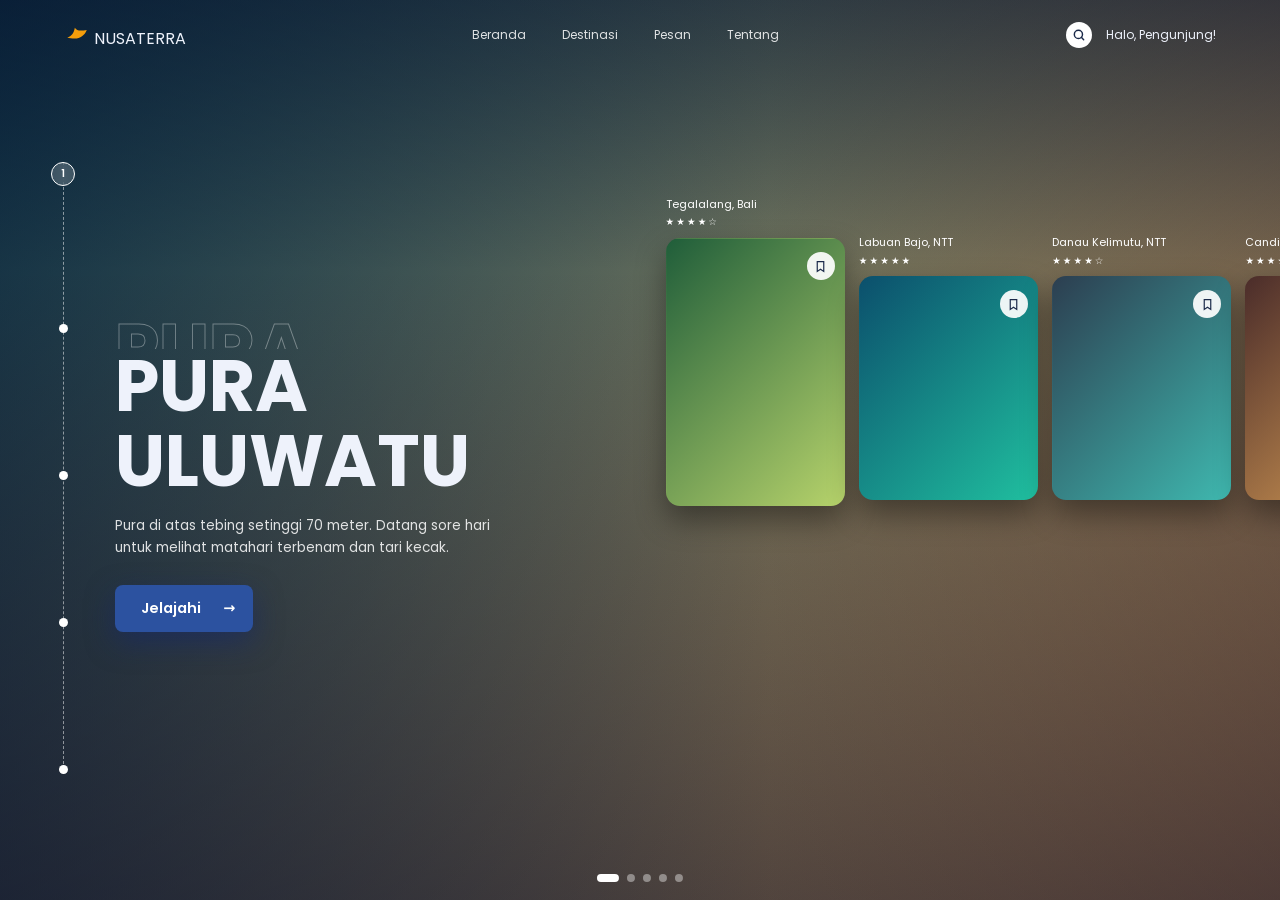
==== index.html @ 5e8d5f50 "htmlnya" ====
<!DOCTYPE html>
<html lang="id">

<head>
    <meta charset="UTF-8">
    <meta name="viewport" content="width=device-width, initial-scale=1">
    <title>NUSATERRA</title>
    <link rel="preconnect" href="https://fonts.googleapis.com">
    <link href="https://fonts.googleapis.com/css2?family=Poppins:wght@400;500;600;700&display=swap" rel="stylesheet">
    <link rel="stylesheet" href="css/style.css">
</head>

<body>
    <header class="nav" id="nav">
        <a class="logo" href="#beranda">
            <svg viewBox="0 0 24 24" width="26" height="26" aria-hidden="true">
                <path d="M3 18c4-1 6-4 7-9 2 3 5 3 11 2-2 5-6 8-11 8-3 0-5-.5-7-1z" fill="#f59e0b" />
            </svg>
            NUSATERRA
        </a>
        <nav class="nav-tengah">
            <a href="#beranda">Beranda</a>
            <a href="#katalog">Destinasi</a>
            <a href="#pesan">Pesan</a>
            <a href="#tentang">Tentang</a>
        </nav>
        <div class="nav-kanan">
            <button id="btn-cari" class="ikon-cari" aria-label="Cari destinasi">
                <svg viewBox="0 0 24 24" width="14" height="14" fill="none" stroke="#1b2a4a" stroke-width="2.5"
                    stroke-linecap="round">
                    <circle cx="11" cy="11" r="7" />
                    <path d="M20 20l-4-4" />
                </svg>
            </button>
            <span>Halo, Pengunjung!</span>
        </div>
    </header>

    <main>

        <section id="beranda" class="hero">
            <div class="hero-bg" id="bg-a"></div>
            <div class="hero-bg" id="bg-b"></div>
            <div class="hero-gelap"></div>


            <ol class="rail" id="rail" aria-label="Pilih destinasi"></ol>


            <div class="hero-teks" id="hero-teks">
                <h1 id="hero-nama"></h1>
                <p id="hero-deskripsi" class="hero-deskripsi"></p>
                <a href="#katalog" class="btn-explore">Jelajahi <span class="panah">&rarr;</span></a>
            </div>


            <div class="kartu-wrap" id="hero-kartu"></div>
            <div class="titik" id="titik"></div>
        </section>

    </main>

    <div id="toast" class="toast" role="status" aria-live="polite"></div>


    <script src="js/data.js"></script>
    <script src="js/app.js"></script>
</body>

</html>
---- css/style.css ----
:root {
  --bg: #0a1226;
  --panel: #121d38;
  --teks: #eef2fb;
  --redup: #a3b0cc;
  --biru: #2c52a0;
  --terang: #9db8ff;
  --garis: #22305a;
  --putih: #fff;
  --putih-redup: rgba(255, 255, 255, 0.85);
}

* {
  box-sizing: border-box;
  margin: 0;
}

html {
  scroll-behavior: smooth;
}

body {
  font-family: "Poppins", system-ui, sans-serif;
  background: var(--bg);
  color: var(--teks);
  line-height: 1.6;
}

a {
  color: inherit;
  text-decoration: none;
}

section {
  scroll-margin-top: 4.38rem;
}

:focus-visible {
  outline: 0.19rem solid var(--terang);
  outline-offset: 0.13rem;
}

.nav {
  position: fixed;
  inset: 0 0 auto;
  z-index: 10;
  display: flex;
  justify-content: space-between;
  align-items: center;
  padding: 1.13rem 5vw;
  transition: background 0.3s;
}

.nav.solid {
  background: rgba(10, 18, 38, 0.92);
}

.nav-tengah {
  display: flex;
  gap: 2.25rem;
  font-size: 0.75rem;
  color: var(--putih-redup);
}

.nav-tengah a:hover {
  color: var(--putih);
}

.nav-kanan {
  display: flex;
  align-items: center;
  gap: 0.88rem;
  font-size: 0.75rem;
}

.ikon-cari {
  display: grid;
  place-items: center;
  width: 1.63rem;
  height: 1.63rem;
  border: 0;
  border-radius: 50%;
  background: var(--putih);
  cursor: pointer;
}

.hero {
  position: relative;
  display: flex;
  align-items: center;
  min-height: 100svh;
  padding-inline: 9vw 5vw;
  overflow: hidden;
  background: #10203f;
}

.hero-bg {
  position: absolute;
  inset: 0;
  background-size: cover;
  background-position: center;
  opacity: 0;
  transition: opacity 0.9s;
}

.hero-bg.tampil {
  opacity: 1;
}

.hero-gelap {
  position: absolute;
  inset: 0;
  background:
    linear-gradient(90deg, rgba(8, 14, 40, 0.55), rgba(8, 14, 40, 0.1) 60%, rgba(8, 14, 40, 0.35)),
    linear-gradient(180deg, rgba(8, 14, 40, 0.5), transparent 30%, rgba(8, 14, 40, 0.55));
}

.rail,
.hero-teks,
.kartu-wrap,
.titik {
  z-index: 2;
}

.hero-teks {
  position: relative;
  max-width: 46%;
  margin-top: 9vh;
}

.hero-teks.ganti {
  animation: naik 0.6s ease-out;
}

@keyframes naik {
  from {
    opacity: 0;
    transform: translateY(1.13rem);
  }
  to {
    opacity: 1;
    transform: none;
  }
}

.hero h1 {
  position: relative;
  font-size: clamp(2.4rem, 5.6vw, 5rem);
  font-weight: 700;
  line-height: 1.05;
  text-transform: uppercase;
}

.hero h1::before {
  content: attr(data-nama);
  position: absolute;
  top: -0.5em;
  left: 0;
  height: 0.5em;
  overflow: hidden;
  color: transparent;
  -webkit-text-stroke: 0.06rem rgba(255, 255, 255, 0.35);
}

.hero-deskripsi {
  max-width: 46ch;
  margin: 1rem 0 1.63rem;
  font-size: 0.85rem;
  color: var(--putih-redup);
}

.btn-explore {
  display: inline-flex;
  align-items: center;
  gap: 1.38rem;
  padding: 0.75rem 1.13rem 0.75rem 1.63rem;
  border-radius: 0.5rem;
  background: var(--biru);
  color: var(--putih);
  font-size: 0.9rem;
  font-weight: 600;
  box-shadow: 0 0.63rem 1.75rem rgba(20, 40, 110, 0.55);
}

.btn-explore:hover {
  filter: brightness(1.15);
}

.rail {
  position: absolute;
  left: 4vw;
  top: 18%;
  bottom: 14%;
  display: flex;
  flex-direction: column;
  justify-content: space-between;
  align-items: center;
  padding: 0;
  list-style: none;
}

.rail::before {
  content: "";
  position: absolute;
  inset: 0 auto;
  left: 50%;
  border-left: 0.06rem dashed rgba(255, 255, 255, 0.5);
}

.rail li {
  position: relative;
}

.rail-titik {
  display: grid;
  place-items: center;
  width: 0.56rem;
  height: 0.56rem;
  padding: 0;
  border: 0;
  border-radius: 50%;
  background: var(--putih);
  color: var(--putih);
  font: 600 0.65rem "Poppins", sans-serif;
  cursor: pointer;
}

.rail-titik.aktif {
  width: 1.5rem;
  height: 1.5rem;
  border: 0.06rem solid var(--putih);
  background: rgba(255, 255, 255, 0.18);
  backdrop-filter: blur(0.25rem);
}

.kartu-wrap {
  position: absolute;
  left: 52%;
  right: 0;
  top: 22%;
  display: flex;
  align-items: flex-start;
  gap: 0.88rem;
}

.kartu-slide {
  position: relative;
  flex: 0 0 clamp(8.13rem, 14vw, 13.13rem);
}

.kartu-slide + .kartu-slide {
  margin-top: 3vw;
}

.ks-nama {
  font-size: 0.68rem;
  line-height: 1.3;
  color: var(--putih);
}

.ks-bintang {
  margin: 0.13rem 0 0.5rem;
  font-size: 0.6rem;
  letter-spacing: 0.13rem;
  color: var(--putih);
}

.ks-foto {
  display: block;
  width: 100%;
  aspect-ratio: 4 / 5;
  padding: 0;
  border: 0;
  border-radius: 0.88rem;
  background-size: cover;
  background-position: center;
  box-shadow: 0 0.88rem 1.88rem rgba(0, 0, 0, 0.4);
  cursor: pointer;
  transition: transform 0.25s;
}

.kartu-slide:first-child .ks-foto {
  aspect-ratio: 2 / 3;
}

.ks-foto:hover {
  transform: translateY(-0.25rem);
}

.ks-simpan {
  position: absolute;
  top: 3.38rem;
  right: 0.63rem;
  display: grid;
  place-items: center;
  width: 1.75rem;
  height: 1.75rem;
  border: 0;
  border-radius: 50%;
  background: rgba(255, 255, 255, 0.92);
  color: #1b2a4a;
  cursor: pointer;
}

.ks-simpan svg {
  fill: none;
  stroke: currentColor;
  stroke-width: 2.2;
}

.ks-simpan.on svg {
  fill: #e0393e;
  stroke: #e0393e;
}

.titik {
  position: absolute;
  bottom: 1.13rem;
  left: 50%;
  display: flex;
  gap: 0.5rem;
  transform: translateX(-50%);
}

.titik button {
  width: 0.5rem;
  height: 0.5rem;
  padding: 0;
  border: 0;
  border-radius: 50%;
  background: rgba(255, 255, 255, 0.4);
  cursor: pointer;
}

.titik button.aktif {
  width: 1.38rem;
  border-radius: 0.38rem;
  background: var(--putih);
}
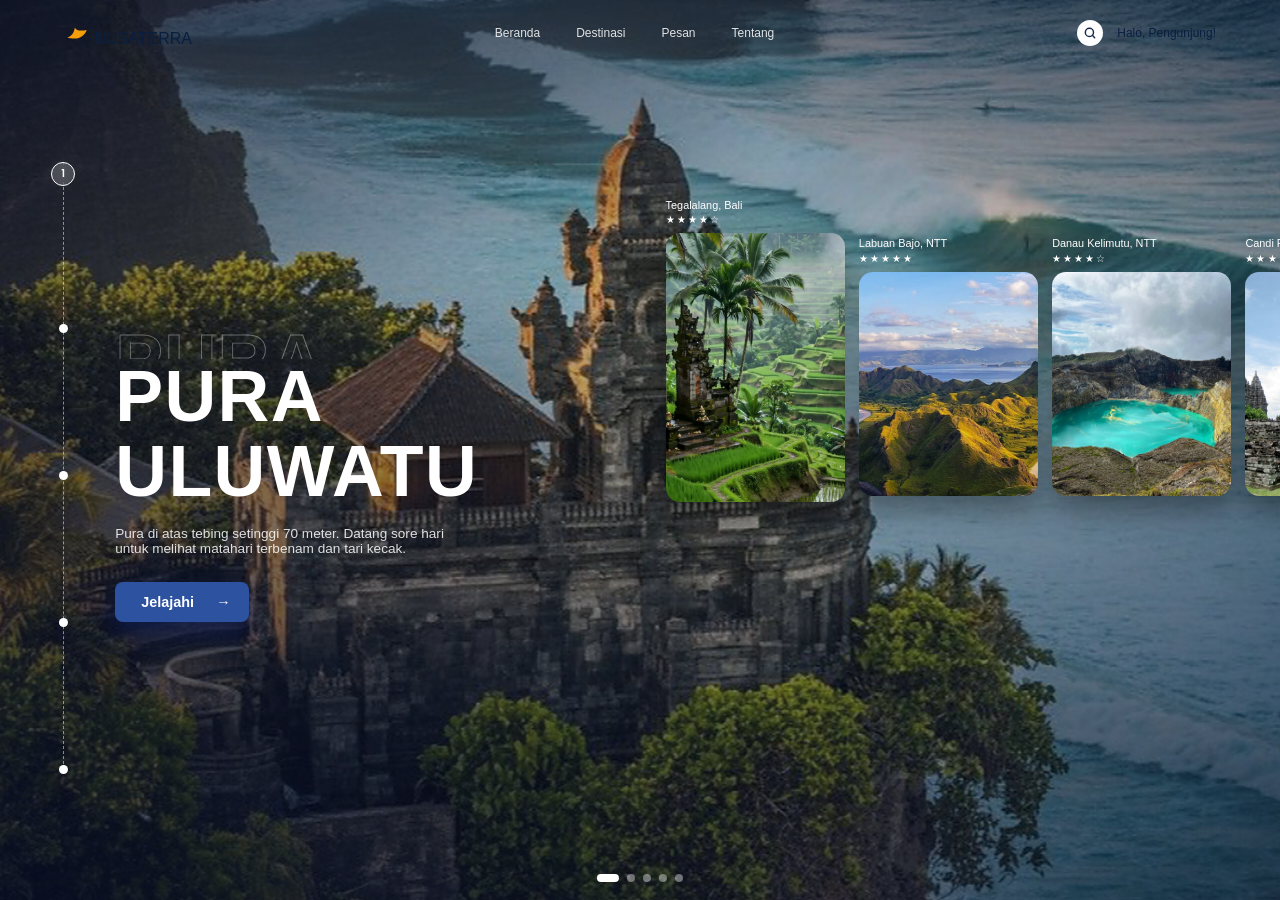
==== commit e9b5117c: "Add HTML and CSS for Destinasi Unggulan section" ====
--- a/index.html
+++ b/index.html
@@ -10,7 +10,7 @@
     <link rel="stylesheet" href="css/style.css">
 </head>
 
-<body>
+<body class="home">
     <header class="nav" id="nav">
         <a class="logo" href="#beranda">
             <svg viewBox="0 0 24 24" width="26" height="26" aria-hidden="true">
--- a/css/style.css
+++ b/css/style.css
@@ -8,11 +8,23 @@
   --garis: #22305a;
   --putih: #fff;
   --putih-redup: rgba(255, 255, 255, 0.85);
+  --latar-halaman: #f3f7ff;
+  --bg-section: #e8f0f7;
+  --deskripsi: #3d4f6b;
+  --navy: #12256e;
+  --bg-page: #E4F7FD;
+  --primary-blue: #0A2677;
+  --primary-blue-rgb: 10, 38, 119;
+  --card-radius: 20px;
+  --font-stack: 'Inter', 'Helvetica Neue', Helvetica, Arial, sans-serif;
+  --text-dark: #0A1F3F;
+  --white: #FFFFFF;
 }
 
 * {
+  margin: 0;
+  padding: 0;
   box-sizing: border-box;
-  margin: 0;
 }
 
 html {
@@ -20,10 +32,23 @@
 }
 
 body {
-  font-family: "Poppins", system-ui, sans-serif;
+  font-family: var(--font-stack);
+  background: var(--bg-page);
+  color: var(--text-dark);
+  padding: 60px 80px 80px;
+  min-height: 100vh;
+  -webkit-font-smoothing: antialiased;
+  -moz-osx-font-smoothing: grayscale;
+}
+
+body.home {
+  padding: 0;
   background: var(--bg);
-  color: var(--teks);
-  line-height: 1.6;
+  overflow-x: hidden;
+}
+
+body.home .nav {
+  padding: 1.13rem 5vw;
 }
 
 a {
@@ -101,6 +126,28 @@
   background-position: center;
   opacity: 0;
   transition: opacity 0.9s;
+}
+
+.hero h1 {
+  color: var(--putih);
+  position: relative;
+  font-size: clamp(2.4rem, 5.6vw, 5rem);
+  font-weight: 700;
+  line-height: 1.05;
+  text-transform: uppercase;
+  letter-spacing: 0.02em;
+}
+
+.hero h1::before {
+  content: attr(data-nama);
+  position: absolute;
+  top: -0.5em;
+  left: 0;
+  height: 0.5em;
+  overflow: hidden;
+  color: transparent;
+  -webkit-text-stroke: 0.06rem rgba(255, 255, 255, 0.35);
+  text-stroke: 0.06rem rgba(255, 255, 255, 0.35);
 }
 
 .hero-bg.tampil {
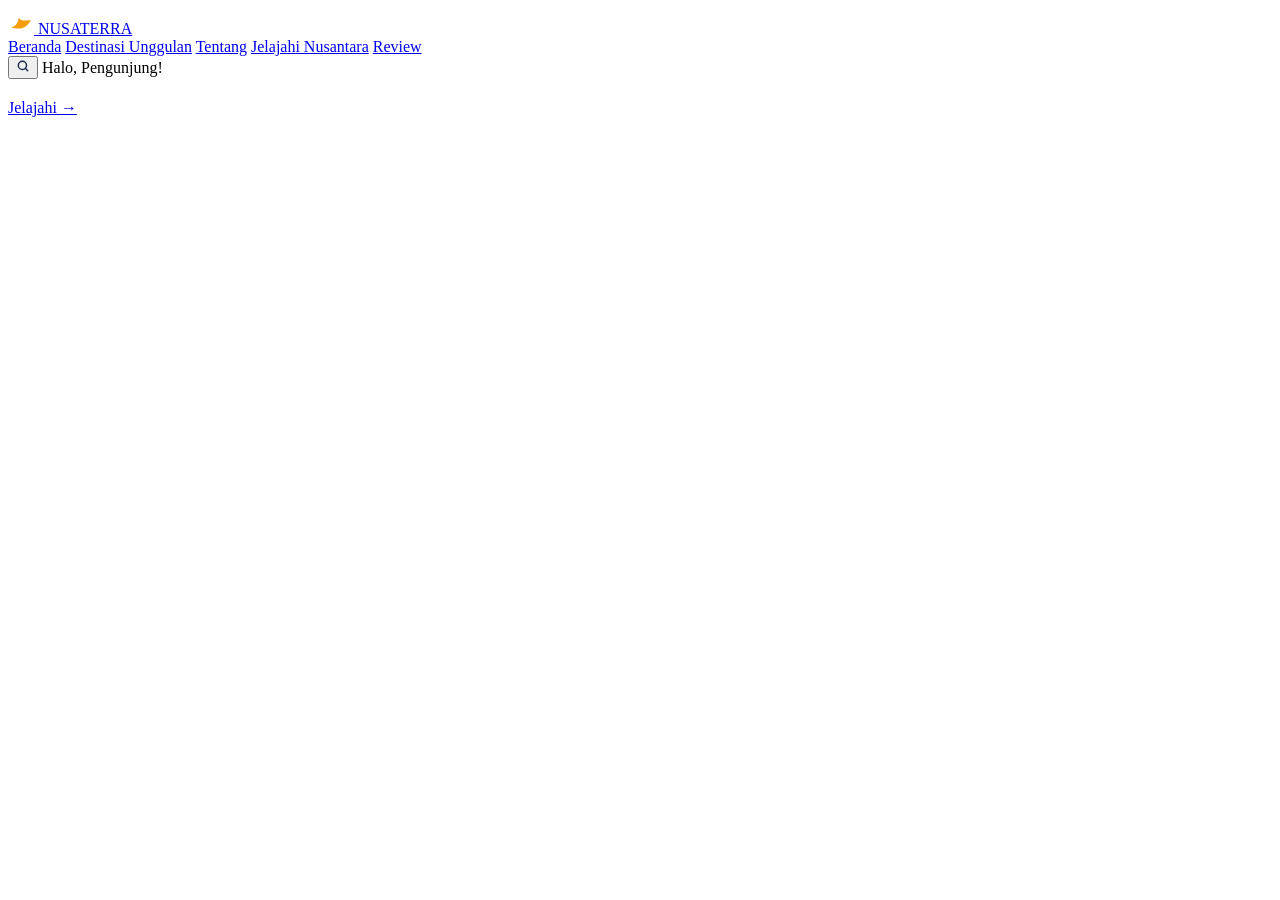
==== commit 16531d18: "ganti kode" ====
--- a/index.html
+++ b/index.html
@@ -7,10 +7,10 @@
     <title>NUSATERRA</title>
     <link rel="preconnect" href="https://fonts.googleapis.com">
     <link href="https://fonts.googleapis.com/css2?family=Poppins:wght@400;500;600;700&display=swap" rel="stylesheet">
-    <link rel="stylesheet" href="css/style.css">
+    <link rel="stylesheet" href="ii.css">
 </head>
 
-<body class="home">
+<body>
     <header class="nav" id="nav">
         <a class="logo" href="#beranda">
             <svg viewBox="0 0 24 24" width="26" height="26" aria-hidden="true">
@@ -20,9 +20,10 @@
         </a>
         <nav class="nav-tengah">
             <a href="#beranda">Beranda</a>
-            <a href="#katalog">Destinasi</a>
-            <a href="#pesan">Pesan</a>
-            <a href="#tentang">Tentang</a>
+            <a href="#">Destinasi Unggulan</a>
+            <a href="#">Tentang</a>
+            <a href="#">Jelajahi Nusantara</a>
+            <a href="#">Review</a>
         </nav>
         <div class="nav-kanan">
             <button id="btn-cari" class="ikon-cari" aria-label="Cari destinasi">
@@ -63,8 +64,8 @@
     <div id="toast" class="toast" role="status" aria-live="polite"></div>
 
 
-    <script src="js/data.js"></script>
-    <script src="js/app.js"></script>
+    <script src="data.js"></script>
+    <script src="hh.js"></script>
 </body>
 
-</html>+</html>
